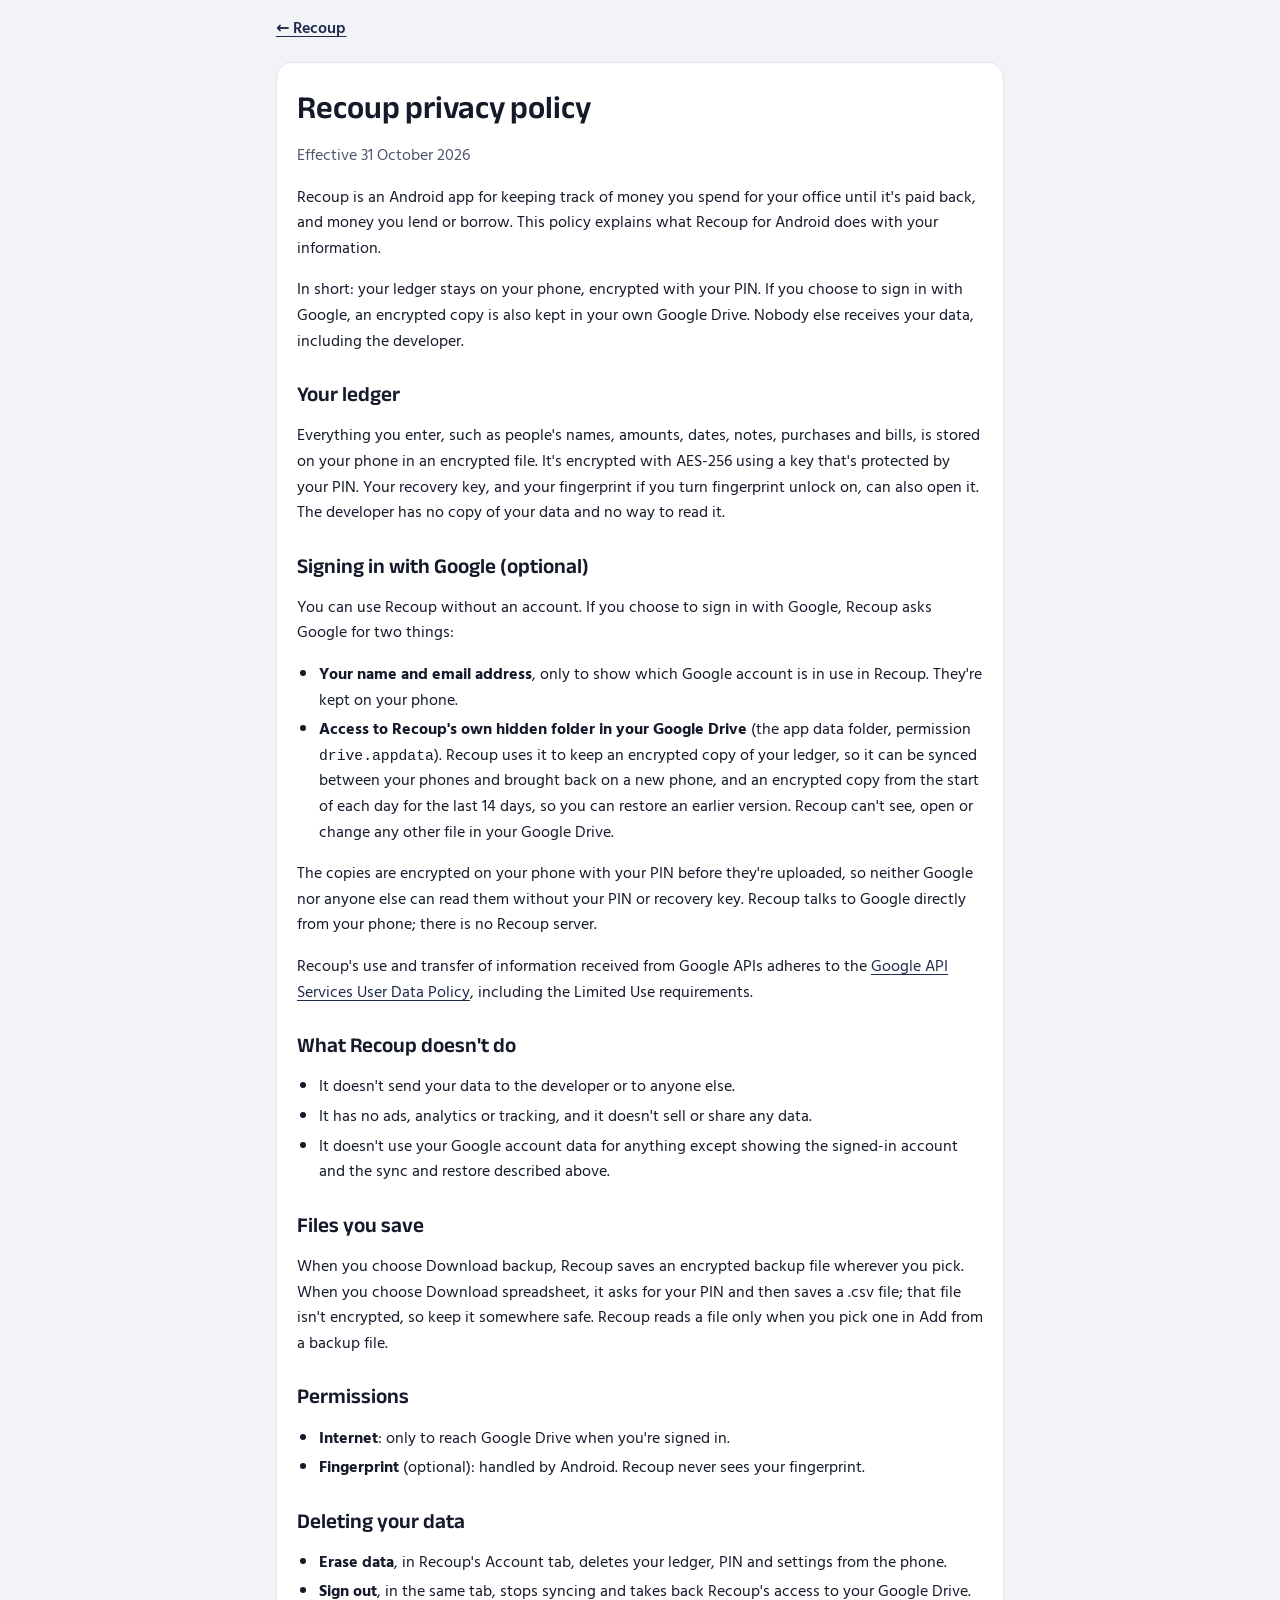
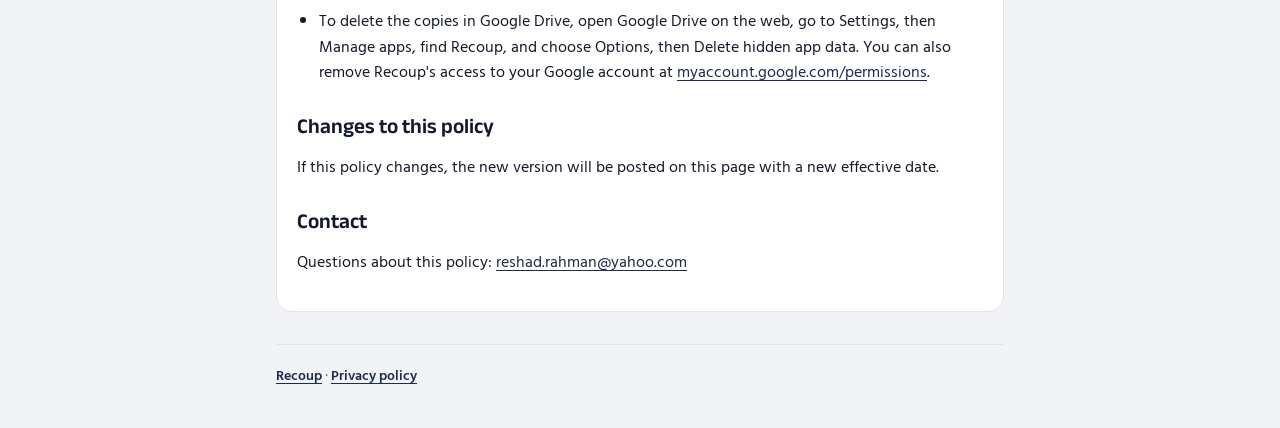
==== privacy.html @ e06d15a0 "Home page and privacy policy for Recoup Co-Authored-By: Claude Opus 5.5 <noreply@anthropic.com> Clau" ====
<!doctype html>
<html lang="en">
<head>
<meta charset="utf-8">
<meta name="viewport" content="width=device-width, initial-scale=1">
<title>Recoup privacy policy</title>
<meta name="description" content="How Recoup for Android handles your ledger and your Google account data.">
<link rel="preconnect" href="https://fonts.googleapis.com">
<link rel="preconnect" href="https://fonts.gstatic.com" crossorigin>
<link rel="stylesheet" href="https://fonts.googleapis.com/css2?family=Anek+Bangla:wdth,wght@75..125,400..700&family=Hind+Siliguri:wght@400;500;600;700&display=swap">
<link rel="stylesheet" href="style.css">
</head>
<body>
<div class="wrap">
<a class="back" href="./">← Recoup</a>
<article class="doc">
  <h1>Recoup privacy policy</h1>
  <p class="muted">Effective 31 October 2026</p>

  <p>Recoup is an Android app for keeping track of money you spend for your office until it's paid back, and money you lend or borrow. This policy explains what Recoup for Android does with your information.</p>
  <p>In short: your ledger stays on your phone, encrypted with your PIN. If you choose to sign in with Google, an encrypted copy is also kept in your own Google Drive. Nobody else receives your data, including the developer.</p>

  <h2>Your ledger</h2>
  <p>Everything you enter, such as people's names, amounts, dates, notes, purchases and bills, is stored on your phone in an encrypted file. It's encrypted with AES-256 using a key that's protected by your PIN. Your recovery key, and your fingerprint if you turn fingerprint unlock on, can also open it. The developer has no copy of your data and no way to read it.</p>

  <h2>Signing in with Google (optional)</h2>
  <p>You can use Recoup without an account. If you choose to sign in with Google, Recoup asks Google for two things:</p>
  <ul>
    <li><strong>Your name and email address</strong>, only to show which Google account is in use in Recoup. They're kept on your phone.</li>
    <li><strong>Access to Recoup's own hidden folder in your Google Drive</strong> (the app data folder, permission <code>drive.appdata</code>). Recoup uses it to keep an encrypted copy of your ledger, so it can be synced between your phones and brought back on a new phone, and an encrypted copy from the start of each day for the last 14 days, so you can restore an earlier version. Recoup can't see, open or change any other file in your Google Drive.</li>
  </ul>
  <p>The copies are encrypted on your phone with your PIN before they're uploaded, so neither Google nor anyone else can read them without your PIN or recovery key. Recoup talks to Google directly from your phone; there is no Recoup server.</p>
  <p>Recoup's use and transfer of information received from Google APIs adheres to the <a href="https://developers.google.com/terms/api-services-user-data-policy">Google API Services User Data Policy</a>, including the Limited Use requirements.</p>

  <h2>What Recoup doesn't do</h2>
  <ul>
    <li>It doesn't send your data to the developer or to anyone else.</li>
    <li>It has no ads, analytics or tracking, and it doesn't sell or share any data.</li>
    <li>It doesn't use your Google account data for anything except showing the signed-in account and the sync and restore described above.</li>
  </ul>

  <h2>Files you save</h2>
  <p>When you choose Download backup, Recoup saves an encrypted backup file wherever you pick. When you choose Download spreadsheet, it asks for your PIN and then saves a .csv file; that file isn't encrypted, so keep it somewhere safe. Recoup reads a file only when you pick one in Add from a backup file.</p>

  <h2>Permissions</h2>
  <ul>
    <li><strong>Internet</strong>: only to reach Google Drive when you're signed in.</li>
    <li><strong>Fingerprint</strong> (optional): handled by Android. Recoup never sees your fingerprint.</li>
  </ul>

  <h2>Deleting your data</h2>
  <ul>
    <li><strong>Erase data</strong>, in Recoup's Account tab, deletes your ledger, PIN and settings from the phone.</li>
    <li><strong>Sign out</strong>, in the same tab, stops syncing and takes back Recoup's access to your Google Drive.</li>
    <li>To delete the copies in Google Drive, open Google Drive on the web, go to Settings, then Manage apps, find Recoup, and choose Options, then Delete hidden app data. You can also remove Recoup's access to your Google account at <a href="https://myaccount.google.com/permissions">myaccount.google.com/permissions</a>.</li>
  </ul>

  <h2>Changes to this policy</h2>
  <p>If this policy changes, the new version will be posted on this page with a new effective date.</p>

  <h2>Contact</h2>
  <p>Questions about this policy: <a href="mailto:reshad.rahman@yahoo.com">reshad.rahman@yahoo.com</a></p>
</article>
<footer>
  <a href="./">Recoup</a> · <a href="privacy.html">Privacy policy</a>
</footer>
</div>
</body>
</html>
---- style.css ----
:root {
  --bg: #F2F3F7;
  --surface: #FFFFFF;
  --line: #E1E4EB;
  --ink: #141A2A;
  --ink2: #4E566A;
  --primary: #1F2B4D;
  --link: #1F2B4D;
  --cloth: #1F2B4D;
  --gilt: #D8B56A;
  --cover-ink: #F4F1E8;
  --cover-ink2: #B9C1D6;
}
@media (prefers-color-scheme: dark) {
  :root {
    --bg: #0D111C;
    --surface: #151A28;
    --line: #252C3D;
    --ink: #ECEFF6;
    --ink2: #A6ADC2;
    --primary: #C9D3F5;
    --link: #C9D3F5;
    --cloth: #1D2949;
  }
}
* { box-sizing: border-box; }
html { -webkit-text-size-adjust: 100%; }
body {
  margin: 0;
  background: var(--bg);
  color: var(--ink);
  font: 400 16px/1.6 'Hind Siliguri', system-ui, -apple-system, 'Segoe UI', sans-serif;
}
a { color: var(--link); text-underline-offset: 3px; }
h1, h2, h3 { font-family: 'Anek Bangla', 'Hind Siliguri', system-ui, sans-serif; font-weight: 600; line-height: 1.2; }
.wrap { max-width: 760px; margin: 0 auto; padding: 0 16px; }

/* The navy bookcloth cover with a double gilt fillet, as in the app. */
.cover {
  position: relative;
  margin: 16px auto 0;
  max-width: 760px;
  border-radius: 22px;
  color: var(--cover-ink);
  background-color: var(--cloth);
  background-image:
    repeating-linear-gradient(45deg, rgba(255,255,255,.04) 0 1px, transparent 1px 4px),
    repeating-linear-gradient(-45deg, rgba(0,0,0,.12) 0 1px, transparent 1px 4px);
  padding: 56px 28px 48px;
  text-align: center;
}
.cover::before, .cover::after {
  content: "";
  position: absolute;
  pointer-events: none;
  border: 1px solid rgba(216,181,106,.55);
}
.cover::before { inset: 8px; border-radius: 16px; }
.cover::after { inset: 12px; border-radius: 12px; border-color: rgba(216,181,106,.3); }
.mark {
  display: inline-grid;
  place-items: center;
  width: 72px;
  height: 72px;
  border-radius: 22px;
  background: #18223D;
  border: 1.5px solid rgba(216,181,106,.6);
  color: var(--gilt);
  font: 600 38px/1 'Anek Bangla', sans-serif;
}
.cover h1 { margin: 18px 0 8px; font-size: 44px; color: var(--cover-ink); }
.cover p { margin: 0 auto; max-width: 30em; color: var(--cover-ink2); font-size: 18px; }
.cover .note { margin-top: 18px; font-size: 14px; }

main { padding: 8px 0 32px; }
section { margin-top: 28px; }
h2 { font-size: 24px; margin: 0 0 12px; }
.cards { display: grid; gap: 12px; grid-template-columns: repeat(auto-fit, minmax(220px, 1fr)); }
.card {
  background: var(--surface);
  border: 1px solid var(--line);
  border-radius: 16px;
  padding: 16px;
}
.card h3 { margin: 0 0 4px; font-size: 18px; }
.card p { margin: 0; color: var(--ink2); font-size: 15px; }

.doc { background: var(--surface); border: 1px solid var(--line); border-radius: 16px; padding: 8px 20px 20px; margin-top: 20px; }
.doc h1 { font-size: 32px; margin: 18px 0 4px; }
.doc h2 { font-size: 21px; margin: 28px 0 8px; }
.doc p, .doc li { color: var(--ink); }
.doc .muted { color: var(--ink2); }
.doc ul { padding-left: 22px; }
.doc li { margin: 4px 0; }
code { font-family: ui-monospace, 'SF Mono', Menlo, Consolas, monospace; font-size: .92em; }

.back { display: inline-block; margin-top: 16px; font-weight: 600; }
footer { border-top: 1px solid var(--line); margin-top: 32px; padding: 20px 0 40px; color: var(--ink2); font-size: 14px; }
footer a { font-weight: 600; }

@media (max-width: 480px) {
  .cover { margin: 0; border-radius: 0; padding: 48px 20px 40px; }
  .cover::before { inset: 6px; border-radius: 12px; }
  .cover::after { inset: 10px; border-radius: 9px; }
  .cover h1 { font-size: 38px; }
  .doc { padding: 4px 16px 16px; }
}
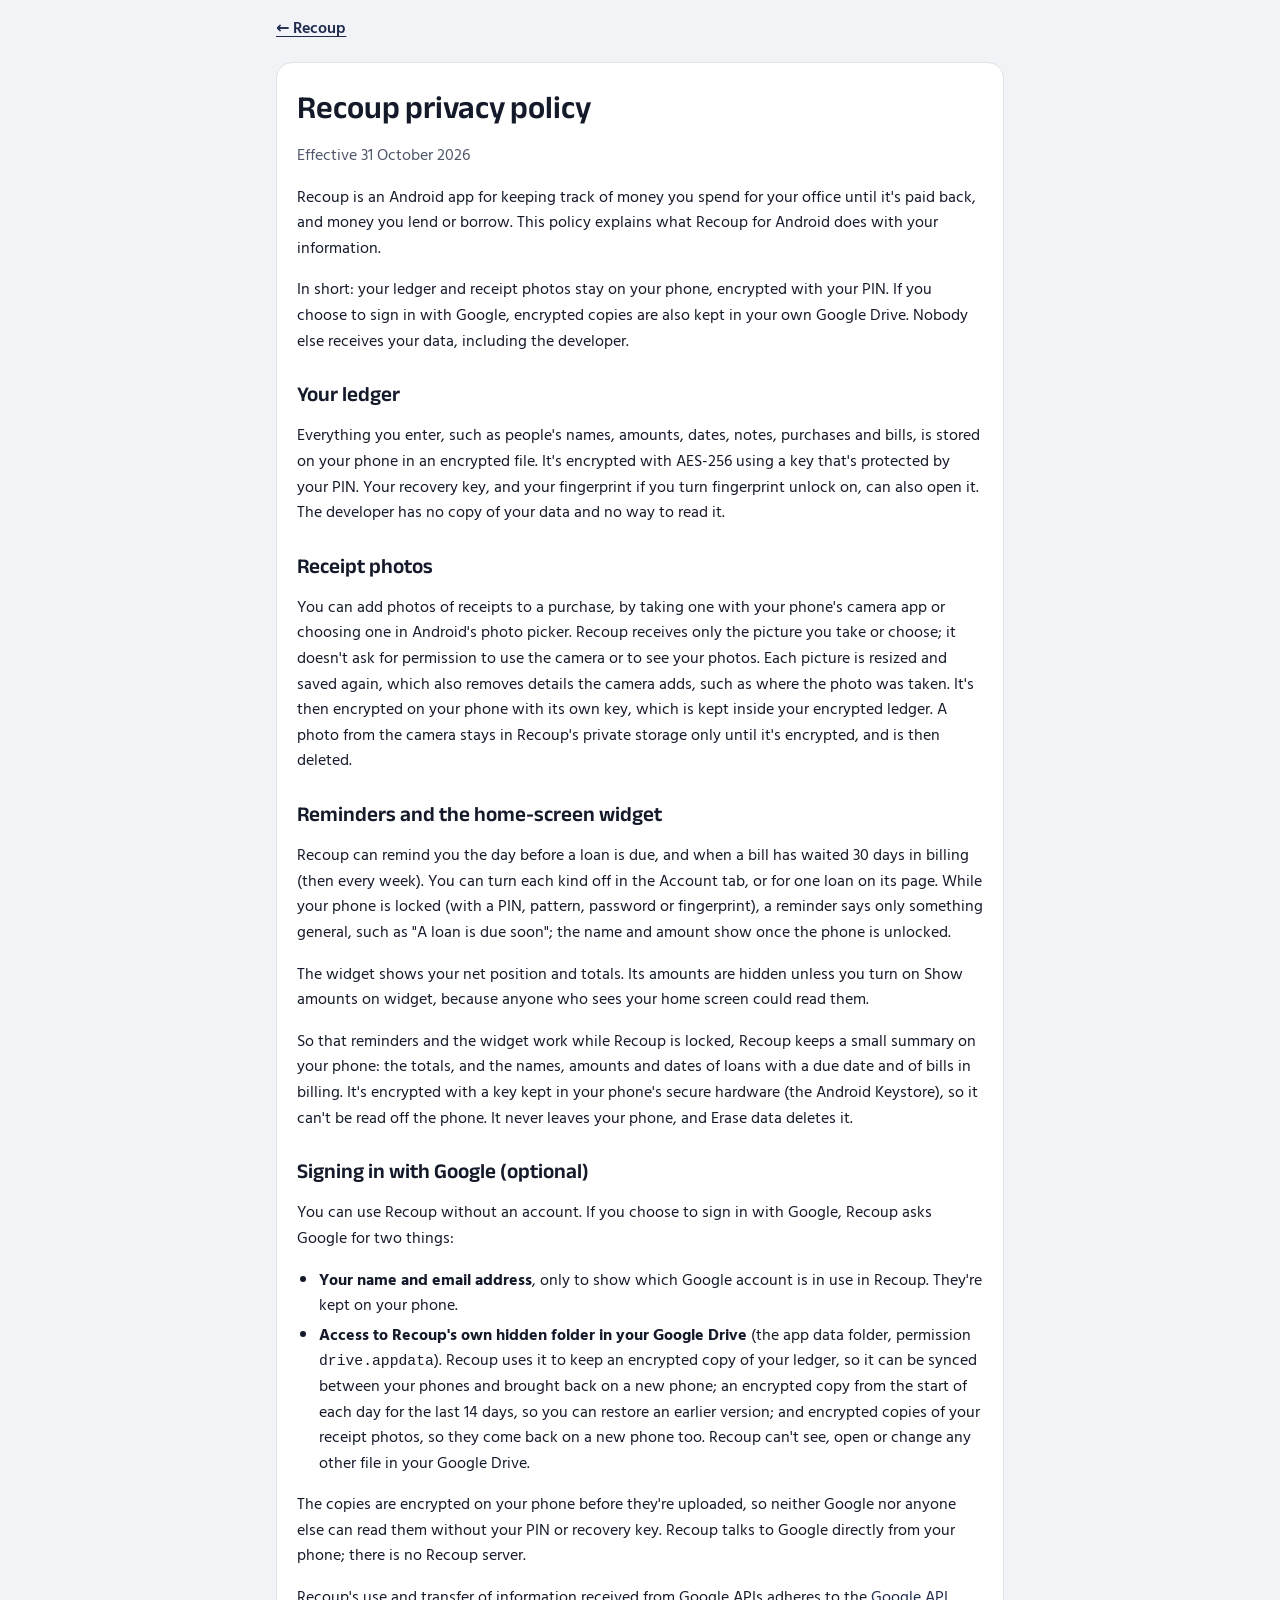
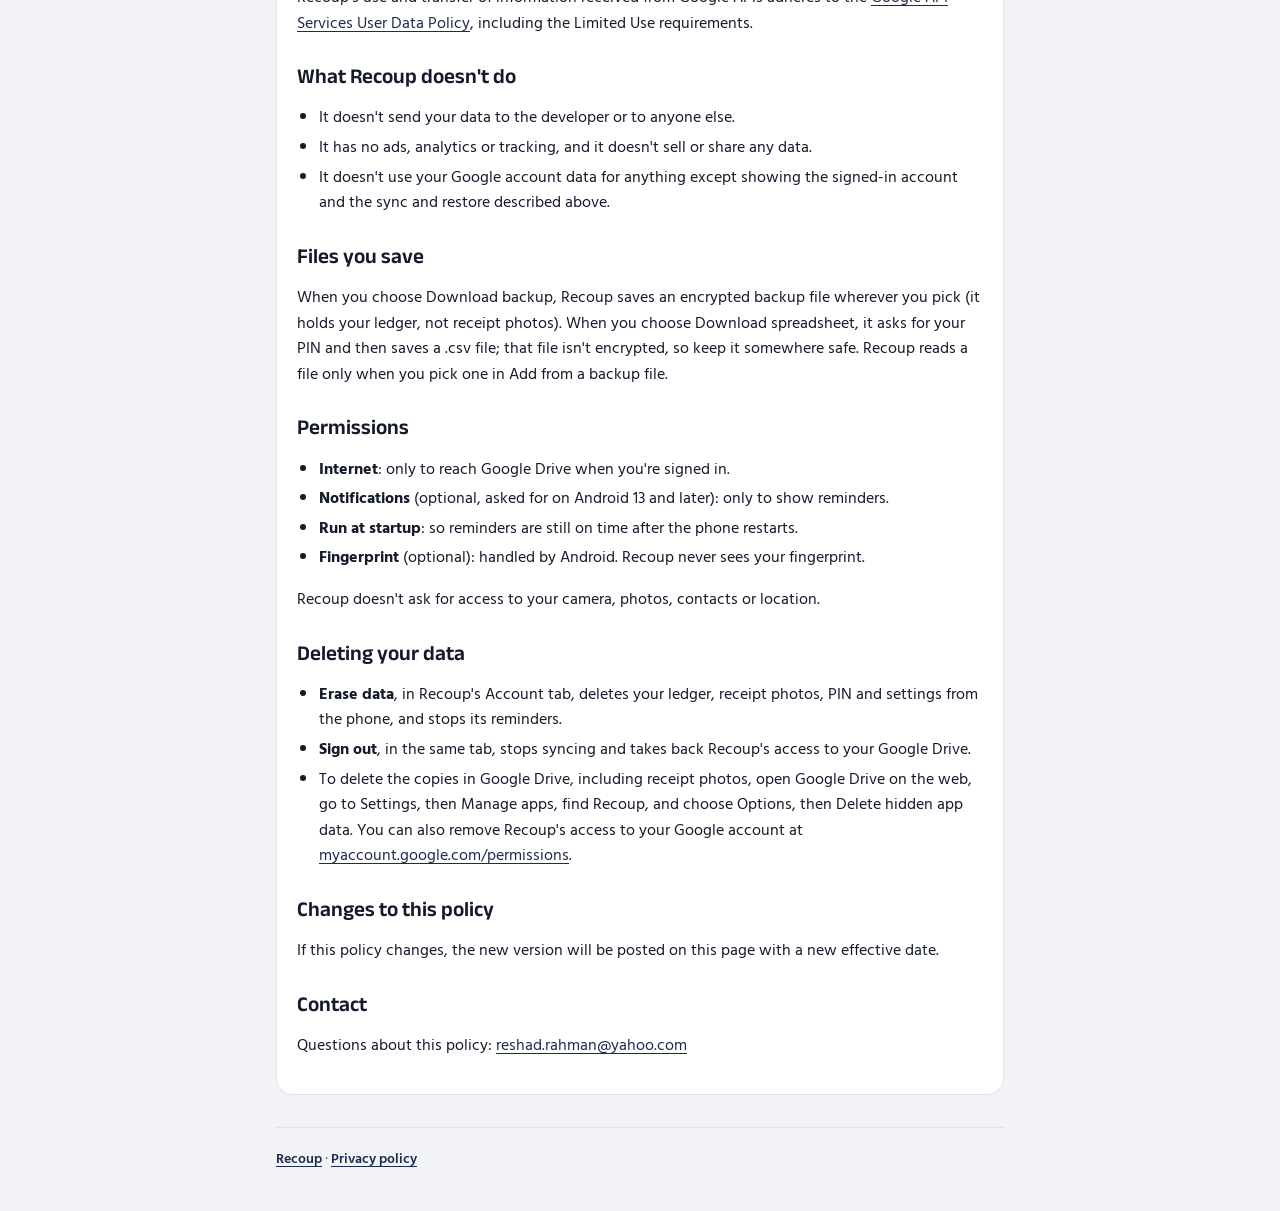
==== commit 82aa9c5c: "Privacy policy and home page: receipt photos, reminders and the widget Co-Authored-By: Claude Opus 5" ====
--- a/privacy.html
+++ b/privacy.html
@@ -18,18 +18,26 @@
   <p class="muted">Effective 31 October 2026</p>
 
   <p>Recoup is an Android app for keeping track of money you spend for your office until it's paid back, and money you lend or borrow. This policy explains what Recoup for Android does with your information.</p>
-  <p>In short: your ledger stays on your phone, encrypted with your PIN. If you choose to sign in with Google, an encrypted copy is also kept in your own Google Drive. Nobody else receives your data, including the developer.</p>
+  <p>In short: your ledger and receipt photos stay on your phone, encrypted with your PIN. If you choose to sign in with Google, encrypted copies are also kept in your own Google Drive. Nobody else receives your data, including the developer.</p>
 
   <h2>Your ledger</h2>
   <p>Everything you enter, such as people's names, amounts, dates, notes, purchases and bills, is stored on your phone in an encrypted file. It's encrypted with AES-256 using a key that's protected by your PIN. Your recovery key, and your fingerprint if you turn fingerprint unlock on, can also open it. The developer has no copy of your data and no way to read it.</p>
+
+  <h2>Receipt photos</h2>
+  <p>You can add photos of receipts to a purchase, by taking one with your phone's camera app or choosing one in Android's photo picker. Recoup receives only the picture you take or choose; it doesn't ask for permission to use the camera or to see your photos. Each picture is resized and saved again, which also removes details the camera adds, such as where the photo was taken. It's then encrypted on your phone with its own key, which is kept inside your encrypted ledger. A photo from the camera stays in Recoup's private storage only until it's encrypted, and is then deleted.</p>
+
+  <h2>Reminders and the home-screen widget</h2>
+  <p>Recoup can remind you the day before a loan is due, and when a bill has waited 30 days in billing (then every week). You can turn each kind off in the Account tab, or for one loan on its page. While your phone is locked (with a PIN, pattern, password or fingerprint), a reminder says only something general, such as "A loan is due soon"; the name and amount show once the phone is unlocked.</p>
+  <p>The widget shows your net position and totals. Its amounts are hidden unless you turn on Show amounts on widget, because anyone who sees your home screen could read them.</p>
+  <p>So that reminders and the widget work while Recoup is locked, Recoup keeps a small summary on your phone: the totals, and the names, amounts and dates of loans with a due date and of bills in billing. It's encrypted with a key kept in your phone's secure hardware (the Android Keystore), so it can't be read off the phone. It never leaves your phone, and Erase data deletes it.</p>
 
   <h2>Signing in with Google (optional)</h2>
   <p>You can use Recoup without an account. If you choose to sign in with Google, Recoup asks Google for two things:</p>
   <ul>
     <li><strong>Your name and email address</strong>, only to show which Google account is in use in Recoup. They're kept on your phone.</li>
-    <li><strong>Access to Recoup's own hidden folder in your Google Drive</strong> (the app data folder, permission <code>drive.appdata</code>). Recoup uses it to keep an encrypted copy of your ledger, so it can be synced between your phones and brought back on a new phone, and an encrypted copy from the start of each day for the last 14 days, so you can restore an earlier version. Recoup can't see, open or change any other file in your Google Drive.</li>
+    <li><strong>Access to Recoup's own hidden folder in your Google Drive</strong> (the app data folder, permission <code>drive.appdata</code>). Recoup uses it to keep an encrypted copy of your ledger, so it can be synced between your phones and brought back on a new phone; an encrypted copy from the start of each day for the last 14 days, so you can restore an earlier version; and encrypted copies of your receipt photos, so they come back on a new phone too. Recoup can't see, open or change any other file in your Google Drive.</li>
   </ul>
-  <p>The copies are encrypted on your phone with your PIN before they're uploaded, so neither Google nor anyone else can read them without your PIN or recovery key. Recoup talks to Google directly from your phone; there is no Recoup server.</p>
+  <p>The copies are encrypted on your phone before they're uploaded, so neither Google nor anyone else can read them without your PIN or recovery key. Recoup talks to Google directly from your phone; there is no Recoup server.</p>
   <p>Recoup's use and transfer of information received from Google APIs adheres to the <a href="https://developers.google.com/terms/api-services-user-data-policy">Google API Services User Data Policy</a>, including the Limited Use requirements.</p>
 
   <h2>What Recoup doesn't do</h2>
@@ -40,19 +48,22 @@
   </ul>
 
   <h2>Files you save</h2>
-  <p>When you choose Download backup, Recoup saves an encrypted backup file wherever you pick. When you choose Download spreadsheet, it asks for your PIN and then saves a .csv file; that file isn't encrypted, so keep it somewhere safe. Recoup reads a file only when you pick one in Add from a backup file.</p>
+  <p>When you choose Download backup, Recoup saves an encrypted backup file wherever you pick (it holds your ledger, not receipt photos). When you choose Download spreadsheet, it asks for your PIN and then saves a .csv file; that file isn't encrypted, so keep it somewhere safe. Recoup reads a file only when you pick one in Add from a backup file.</p>
 
   <h2>Permissions</h2>
   <ul>
     <li><strong>Internet</strong>: only to reach Google Drive when you're signed in.</li>
+    <li><strong>Notifications</strong> (optional, asked for on Android 13 and later): only to show reminders.</li>
+    <li><strong>Run at startup</strong>: so reminders are still on time after the phone restarts.</li>
     <li><strong>Fingerprint</strong> (optional): handled by Android. Recoup never sees your fingerprint.</li>
   </ul>
+  <p>Recoup doesn't ask for access to your camera, photos, contacts or location.</p>
 
   <h2>Deleting your data</h2>
   <ul>
-    <li><strong>Erase data</strong>, in Recoup's Account tab, deletes your ledger, PIN and settings from the phone.</li>
+    <li><strong>Erase data</strong>, in Recoup's Account tab, deletes your ledger, receipt photos, PIN and settings from the phone, and stops its reminders.</li>
     <li><strong>Sign out</strong>, in the same tab, stops syncing and takes back Recoup's access to your Google Drive.</li>
-    <li>To delete the copies in Google Drive, open Google Drive on the web, go to Settings, then Manage apps, find Recoup, and choose Options, then Delete hidden app data. You can also remove Recoup's access to your Google account at <a href="https://myaccount.google.com/permissions">myaccount.google.com/permissions</a>.</li>
+    <li>To delete the copies in Google Drive, including receipt photos, open Google Drive on the web, go to Settings, then Manage apps, find Recoup, and choose Options, then Delete hidden app data. You can also remove Recoup's access to your Google account at <a href="https://myaccount.google.com/permissions">myaccount.google.com/permissions</a>.</li>
   </ul>
 
   <h2>Changes to this policy</h2>
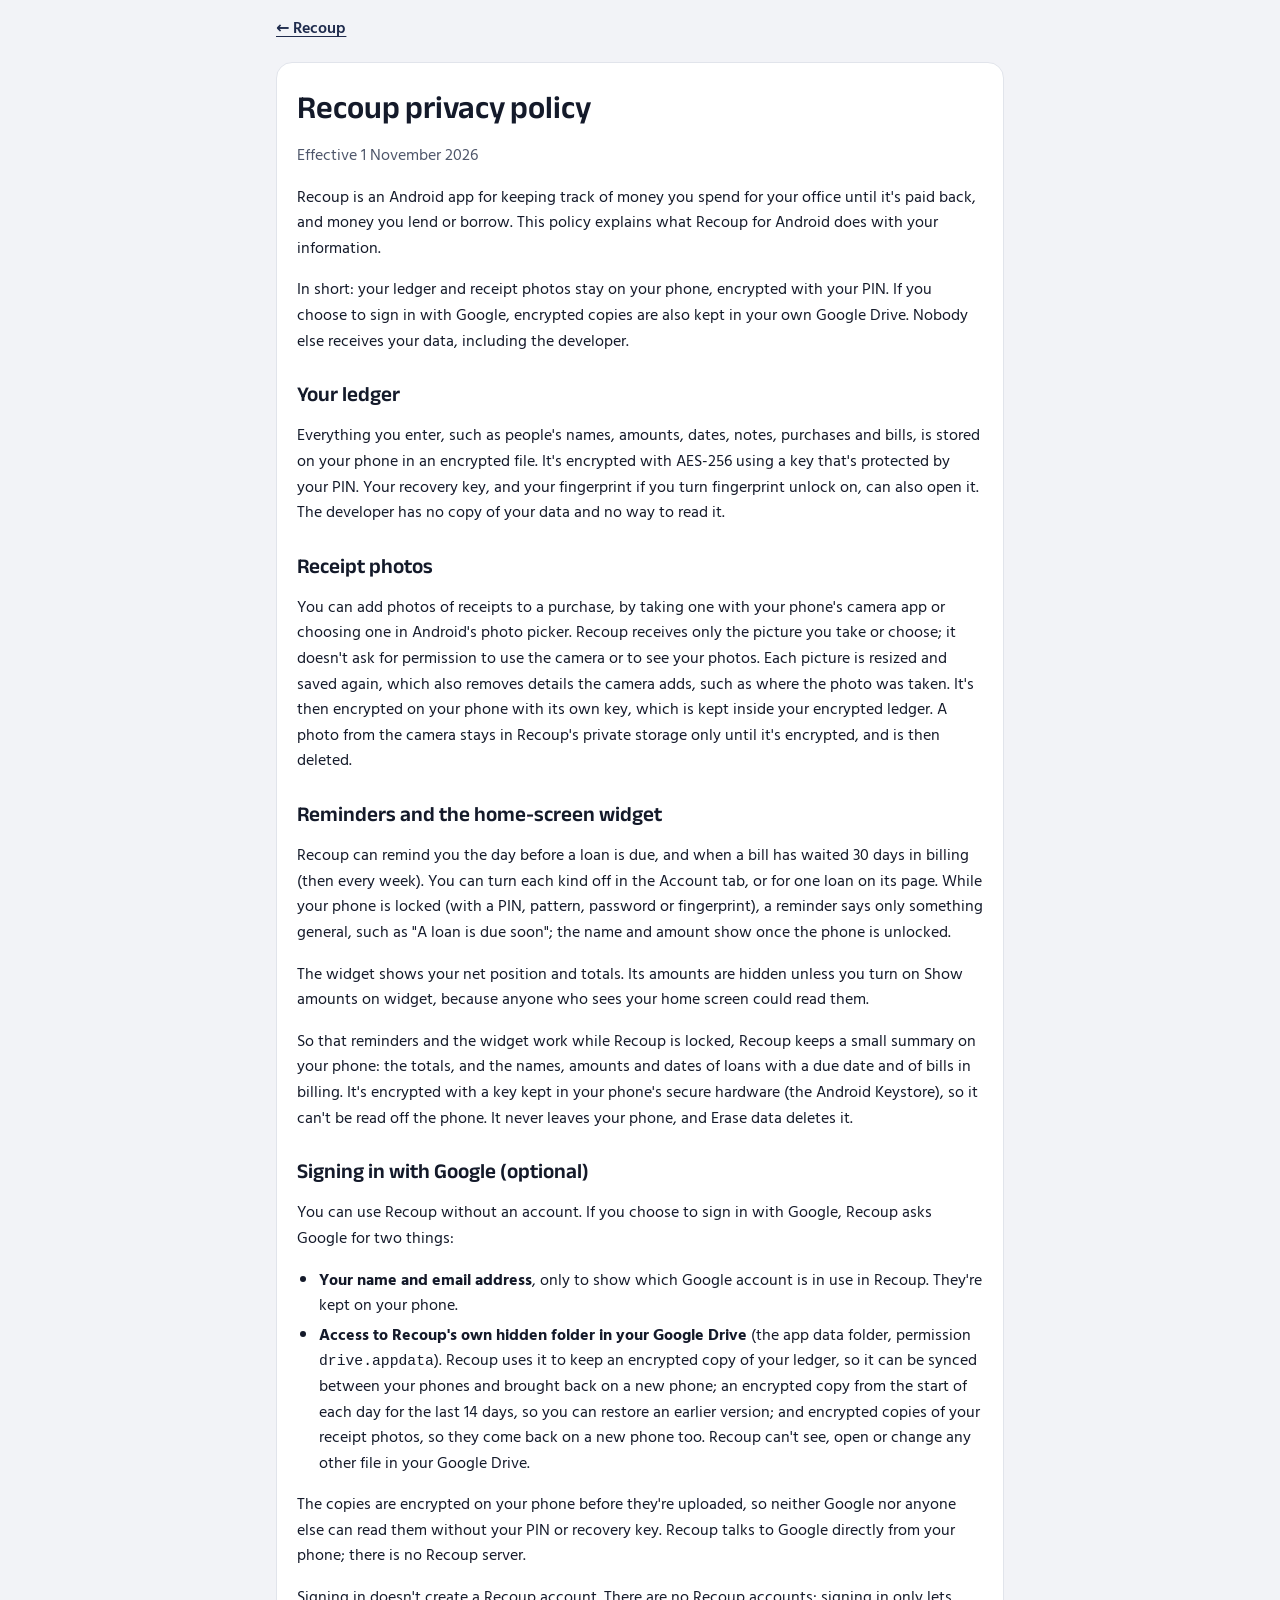
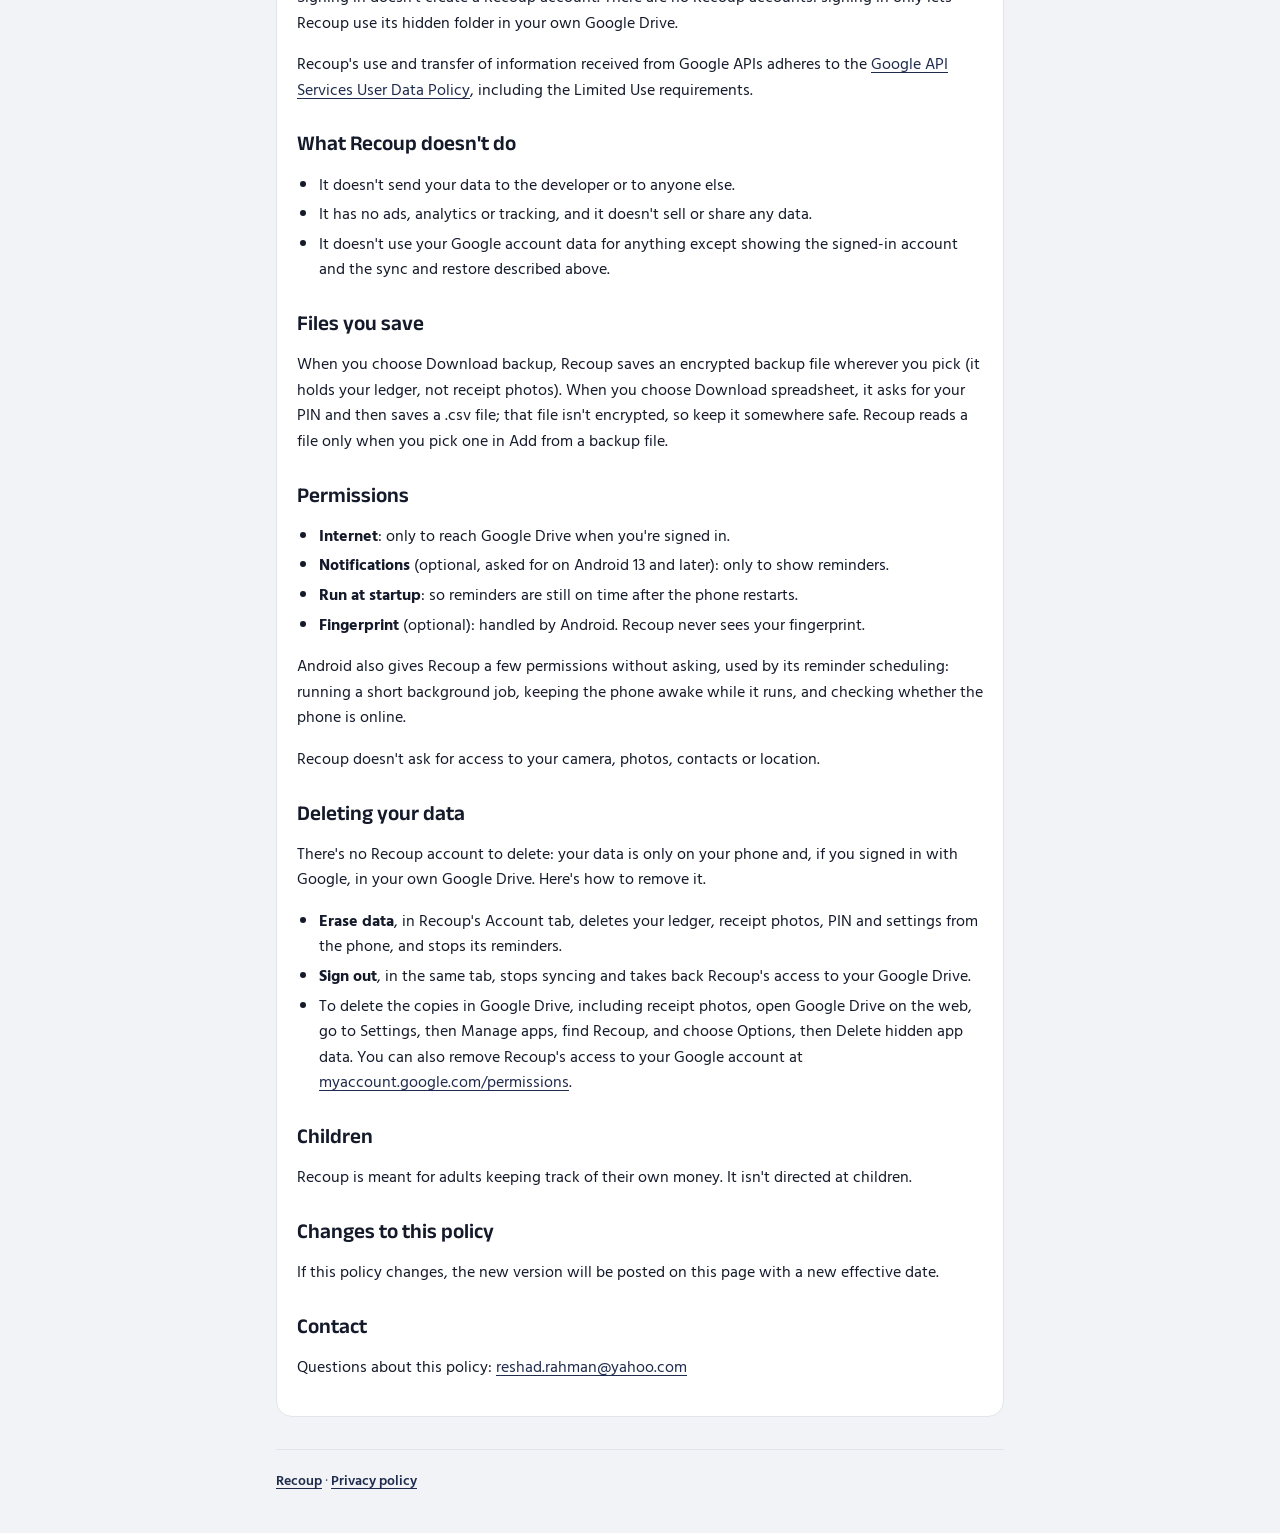
==== commit e08cabbe: "Privacy policy: no Recoup accounts, permissions Android grants without asking, children, a link to d" ====
--- a/privacy.html
+++ b/privacy.html
@@ -15,7 +15,7 @@
 <a class="back" href="./">← Recoup</a>
 <article class="doc">
   <h1>Recoup privacy policy</h1>
-  <p class="muted">Effective 31 October 2026</p>
+  <p class="muted">Effective 1 November 2026</p>
 
   <p>Recoup is an Android app for keeping track of money you spend for your office until it's paid back, and money you lend or borrow. This policy explains what Recoup for Android does with your information.</p>
   <p>In short: your ledger and receipt photos stay on your phone, encrypted with your PIN. If you choose to sign in with Google, encrypted copies are also kept in your own Google Drive. Nobody else receives your data, including the developer.</p>
@@ -38,6 +38,7 @@
     <li><strong>Access to Recoup's own hidden folder in your Google Drive</strong> (the app data folder, permission <code>drive.appdata</code>). Recoup uses it to keep an encrypted copy of your ledger, so it can be synced between your phones and brought back on a new phone; an encrypted copy from the start of each day for the last 14 days, so you can restore an earlier version; and encrypted copies of your receipt photos, so they come back on a new phone too. Recoup can't see, open or change any other file in your Google Drive.</li>
   </ul>
   <p>The copies are encrypted on your phone before they're uploaded, so neither Google nor anyone else can read them without your PIN or recovery key. Recoup talks to Google directly from your phone; there is no Recoup server.</p>
+  <p>Signing in doesn't create a Recoup account. There are no Recoup accounts: signing in only lets Recoup use its hidden folder in your own Google Drive.</p>
   <p>Recoup's use and transfer of information received from Google APIs adheres to the <a href="https://developers.google.com/terms/api-services-user-data-policy">Google API Services User Data Policy</a>, including the Limited Use requirements.</p>
 
   <h2>What Recoup doesn't do</h2>
@@ -57,14 +58,19 @@
     <li><strong>Run at startup</strong>: so reminders are still on time after the phone restarts.</li>
     <li><strong>Fingerprint</strong> (optional): handled by Android. Recoup never sees your fingerprint.</li>
   </ul>
+  <p>Android also gives Recoup a few permissions without asking, used by its reminder scheduling: running a short background job, keeping the phone awake while it runs, and checking whether the phone is online.</p>
   <p>Recoup doesn't ask for access to your camera, photos, contacts or location.</p>
 
-  <h2>Deleting your data</h2>
+  <h2 id="delete">Deleting your data</h2>
+  <p>There's no Recoup account to delete: your data is only on your phone and, if you signed in with Google, in your own Google Drive. Here's how to remove it.</p>
   <ul>
     <li><strong>Erase data</strong>, in Recoup's Account tab, deletes your ledger, receipt photos, PIN and settings from the phone, and stops its reminders.</li>
     <li><strong>Sign out</strong>, in the same tab, stops syncing and takes back Recoup's access to your Google Drive.</li>
     <li>To delete the copies in Google Drive, including receipt photos, open Google Drive on the web, go to Settings, then Manage apps, find Recoup, and choose Options, then Delete hidden app data. You can also remove Recoup's access to your Google account at <a href="https://myaccount.google.com/permissions">myaccount.google.com/permissions</a>.</li>
   </ul>
+
+  <h2>Children</h2>
+  <p>Recoup is meant for adults keeping track of their own money. It isn't directed at children.</p>
 
   <h2>Changes to this policy</h2>
   <p>If this policy changes, the new version will be posted on this page with a new effective date.</p>
